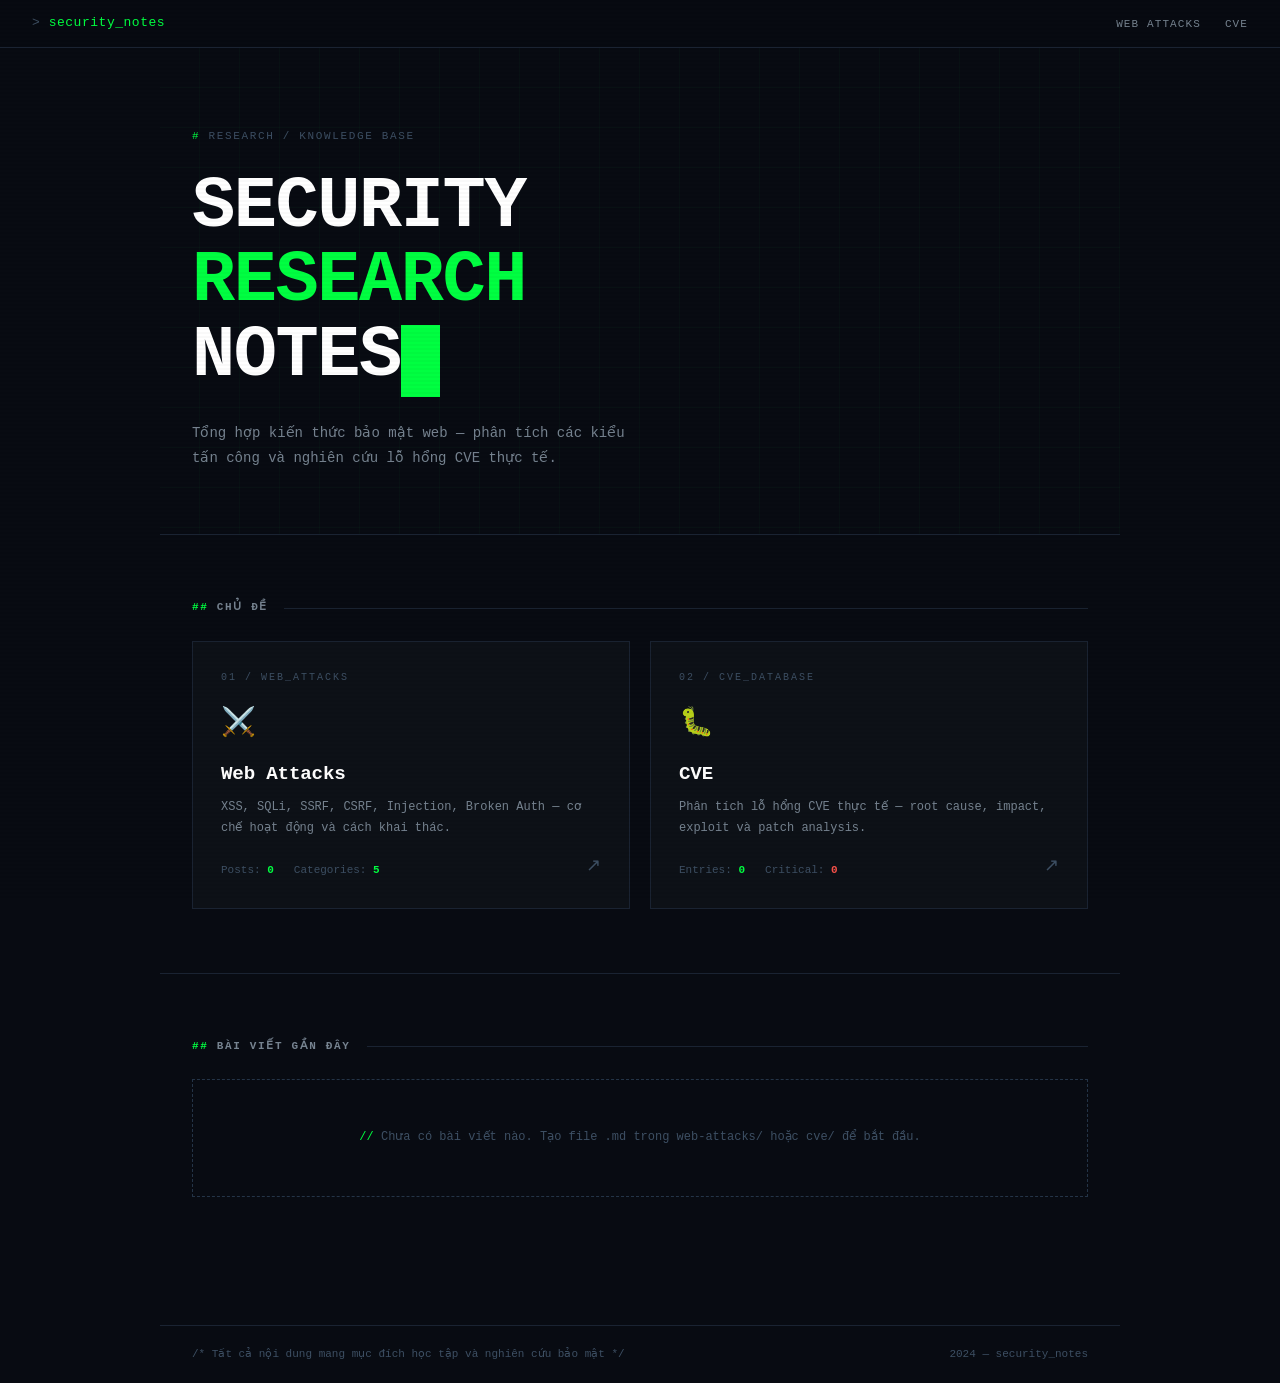
==== index.html @ fb8395ca "feat: add frontend design with terminal hacker theme - index.html: hero section, topic cards (Web At" ====
<!DOCTYPE html>
<html lang="vi">
<head>
  <meta charset="UTF-8">
  <meta name="viewport" content="width=device-width, initial-scale=1.0">
  <title>Security Notes</title>
  <link rel="stylesheet" href="assets/style.css">
  <style>
    .hero {
      padding: 5rem var(--px) 4rem;
      max-width: var(--max-w);
      margin: 0 auto;
      border-bottom: 1px solid var(--border);
      background-image:
        linear-gradient(rgba(0,255,65,.025) 1px, transparent 1px),
        linear-gradient(90deg, rgba(0,255,65,.025) 1px, transparent 1px);
      background-size: 40px 40px;
      background-position: -1px -1px;
    }
    .hero-label {
      font-size: 11px; letter-spacing: .15em; text-transform: uppercase;
      color: var(--dim); margin-bottom: 1.5rem;
    }
    .hero-label::before { content: '# '; color: var(--accent); }
    .hero-title {
      font-size: clamp(2.5rem, 6vw, 4.5rem);
      line-height: 1.04; letter-spacing: -.02em;
      color: #fff; margin-bottom: 1.5rem; font-weight: 700;
    }
    .hero-title .hi { color: var(--accent); }
    .hero-desc { color: var(--muted); font-size: 14px; max-width: 460px; line-height: 1.75; }

    .topics-section { padding: 4rem var(--px); max-width: var(--max-w); margin: 0 auto; border-bottom: 1px solid var(--border); }
    .topic-card { text-decoration: none !important; color: inherit; display: block; }
    .topic-id { font-size: 10px; letter-spacing: .2em; text-transform: uppercase; color: var(--dim); margin-bottom: 1rem; }
    .topic-icon { font-size: 1.75rem; margin-bottom: .75rem; display: block; }
    .topic-name { font-size: 1.2rem; font-weight: 700; color: #fff; letter-spacing: -.01em; margin-bottom: .5rem; }
    .topic-desc { font-size: 12px; color: var(--muted); line-height: 1.7; margin-bottom: 1.5rem; }
    .topic-meta { display: flex; gap: 1.25rem; font-size: 11px; color: var(--dim); }
    .topic-meta strong { color: var(--accent); }
    .topic-arrow {
      position: absolute; bottom: 1.75rem; right: 1.75rem;
      font-size: 1.1rem; color: var(--dim);
      transition: color 180ms, transform 180ms;
    }
    .card:hover .topic-arrow { color: var(--accent); transform: translate(3px, -3px); }

    .recent-section { padding: 4rem var(--px); max-width: var(--max-w); margin: 0 auto; }
  </style>
</head>
<body>

<nav class="nav">
  <a href="index.html" class="nav-brand">security_notes</a>
  <ul class="nav-links">
    <li><a href="web-attacks/index.html">Web Attacks</a></li>
    <li><a href="cve/index.html">CVE</a></li>
  </ul>
</nav>

<section class="hero">
  <p class="hero-label">Research / Knowledge Base</p>
  <h1 class="hero-title">
    SECURITY<br>
    <span class="hi">RESEARCH</span><br>
    NOTES<span class="cursor"></span>
  </h1>
  <p class="hero-desc">
    Tổng hợp kiến thức bảo mật web — phân tích các kiểu tấn công
    và nghiên cứu lỗ hổng CVE thực tế.
  </p>
</section>

<section class="topics-section">
  <div class="sec-hd">
    <h2>Chủ đề</h2>
    <div class="sec-line"></div>
  </div>
  <div class="grid-2">
    <a class="card topic-card" href="web-attacks/index.html">
      <div class="topic-id">01 / WEB_ATTACKS</div>
      <span class="topic-icon">⚔️</span>
      <div class="topic-name">Web Attacks</div>
      <p class="topic-desc">
        XSS, SQLi, SSRF, CSRF, Injection, Broken Auth
        — cơ chế hoạt động và cách khai thác.
      </p>
      <div class="topic-meta">
        <div>Posts: <strong>0</strong></div>
        <div>Categories: <strong>5</strong></div>
      </div>
      <span class="topic-arrow">↗</span>
    </a>

    <a class="card topic-card" href="cve/index.html">
      <div class="topic-id">02 / CVE_DATABASE</div>
      <span class="topic-icon">🐛</span>
      <div class="topic-name">CVE</div>
      <p class="topic-desc">
        Phân tích lỗ hổng CVE thực tế — root cause,
        impact, exploit và patch analysis.
      </p>
      <div class="topic-meta">
        <div>Entries: <strong>0</strong></div>
        <div>Critical: <strong style="color:var(--red)">0</strong></div>
      </div>
      <span class="topic-arrow">↗</span>
    </a>
  </div>
</section>

<section class="recent-section">
  <div class="sec-hd">
    <h2>Bài viết gần đây</h2>
    <div class="sec-line"></div>
  </div>
  <div class="empty">
    <p>Chưa có bài viết nào. Tạo file .md trong web-attacks/ hoặc cve/ để bắt đầu.</p>
  </div>
</section>

<footer class="footer">
  <span class="footer-note">Tất cả nội dung mang mục đích học tập và nghiên cứu bảo mật</span>
  <span>2024 — security_notes</span>
</footer>

</body>
</html>
---- assets/style.css ----
*, *::before, *::after { box-sizing: border-box; margin: 0; padding: 0; }

:root {
  --bg:         #080b12;
  --surface:    #0d1117;
  --surface-2:  #111820;
  --border:     #1a2332;
  --border-2:   #243447;

  --text:       #cdd9e5;
  --muted:      #768390;
  --dim:        #3d4f63;

  --accent:     #00ff41;
  --accent-bg:  rgba(0, 255, 65, 0.06);
  --accent-glow: rgba(0, 255, 65, 0.16);

  --red:        #f85149;
  --orange:     #f0883e;
  --yellow:     #d29922;
  --blue:       #58a6ff;

  --mono: 'Courier New', Consolas, 'Lucida Console', monospace;
  --sans: system-ui, -apple-system, 'Segoe UI', sans-serif;
  --max-w: 960px;
  --px: 2rem;
}

html { scroll-behavior: smooth; -webkit-text-size-adjust: 100%; }

body {
  background: var(--bg);
  color: var(--text);
  font-family: var(--mono);
  font-size: 14px;
  line-height: 1.6;
  min-height: 100vh;
}

body::after {
  content: '';
  position: fixed;
  inset: 0;
  background: repeating-linear-gradient(0deg, transparent, transparent 2px, rgba(0,0,0,.025) 2px, rgba(0,0,0,.025) 4px);
  pointer-events: none;
  z-index: 9999;
}

a { color: var(--accent); text-decoration: none; }
a:hover { text-decoration: underline; }

/* ── cursor ── */
.cursor {
  display: inline-block;
  width: .55em; height: 1em;
  background: var(--accent);
  vertical-align: text-bottom;
  animation: blink 1s step-end infinite;
}
@keyframes blink { 0%,100%{opacity:1} 50%{opacity:0} }

/* ── nav ── */
.nav {
  position: sticky; top: 0; z-index: 100;
  height: 48px;
  background: rgba(8,11,18,.92);
  backdrop-filter: blur(12px);
  border-bottom: 1px solid var(--border);
  padding: 0 var(--px);
  display: flex; align-items: center; justify-content: space-between; gap: 1rem;
}
.nav-brand { color: var(--accent) !important; font-size: 13px; letter-spacing: .04em; white-space: nowrap; }
.nav-brand::before { content: '> '; color: var(--dim); }
.nav-links { display: flex; gap: 1.5rem; list-style: none; }
.nav-links a { color: var(--muted) !important; font-size: 11px; letter-spacing: .1em; text-transform: uppercase; transition: color 150ms; }
.nav-links a:hover, .nav-links a.active { color: var(--accent) !important; text-decoration: none; }

/* ── breadcrumb ── */
.breadcrumb {
  padding: .875rem var(--px);
  max-width: var(--max-w); margin: 0 auto;
  font-size: 12px; color: var(--dim);
  border-bottom: 1px solid var(--border);
}
.breadcrumb a { color: var(--muted) !important; transition: color 150ms; }
.breadcrumb a:hover { color: var(--accent) !important; text-decoration: none; }
.breadcrumb .sep { margin: 0 .4rem; }

/* ── section header ── */
.sec-hd { display: flex; align-items: center; gap: 1rem; margin-bottom: 1.5rem; }
.sec-hd h2 { font-size: 11px; letter-spacing: .15em; text-transform: uppercase; color: var(--muted); white-space: nowrap; }
.sec-hd h2::before { content: '## '; color: var(--accent); }
.sec-line { flex: 1; height: 1px; background: var(--border); }

/* ── badge ── */
.badge {
  display: inline-block; padding: 1px 6px;
  font-size: 10px; letter-spacing: .1em; text-transform: uppercase;
  border: 1px solid; border-radius: 2px; font-family: var(--mono);
  white-space: nowrap;
}
.badge-critical { color: var(--red);    border-color: var(--red);    background: rgba(248,81,73,.1); }
.badge-high     { color: var(--orange); border-color: var(--orange); background: rgba(240,136,62,.1); }
.badge-medium   { color: var(--yellow); border-color: var(--yellow); background: rgba(210,153,34,.1); }
.badge-low      { color: var(--blue);   border-color: var(--blue);   background: rgba(88,166,255,.1); }
.badge-info     { color: var(--muted);  border-color: var(--border-2); }

/* ── card ── */
.card {
  border: 1px solid var(--border);
  background: var(--surface);
  padding: 1.75rem;
  position: relative;
  overflow: hidden;
  transition: border-color 180ms, box-shadow 180ms, background 180ms;
}
.card::after {
  content: ''; position: absolute; inset: 0;
  background: var(--accent-bg); opacity: 0;
  transition: opacity 180ms; pointer-events: none;
}
.card:hover { border-color: rgba(0,255,65,.55); box-shadow: 0 0 28px var(--accent-glow); background: var(--surface-2); }
.card:hover::after { opacity: 1; }

/* ── table ── */
.tbl { width: 100%; border-collapse: collapse; font-size: 13px; }
.tbl th { text-align: left; font-size: 10px; letter-spacing: .15em; text-transform: uppercase; color: var(--dim); padding: .5rem 1rem; border-bottom: 1px solid var(--border); white-space: nowrap; }
.tbl td { padding: .75rem 1rem; border-bottom: 1px solid var(--border); color: var(--muted); vertical-align: middle; }
.tbl td:first-child { color: var(--text); }
.tbl tr:last-child td { border-bottom: none; }
.tbl tr:hover td { background: var(--surface-2); }

/* ── empty state ── */
.empty { border: 1px dashed var(--border-2); padding: 3rem 2rem; text-align: center; color: var(--dim); font-size: 12px; }
.empty p::before { content: '// '; color: var(--accent); }

/* ── category tabs ── */
.tabs { display: flex; gap: .5rem; flex-wrap: wrap; margin-bottom: 1.5rem; }
.tab {
  padding: .3rem .85rem; font-size: 11px; letter-spacing: .08em; text-transform: uppercase;
  border: 1px solid var(--border-2); color: var(--muted); cursor: pointer;
  transition: border-color 150ms, color 150ms; background: none; font-family: var(--mono);
}
.tab:hover, .tab.active { border-color: var(--accent); color: var(--accent); }

/* ── footer ── */
.footer {
  border-top: 1px solid var(--border);
  padding: 1.25rem var(--px);
  max-width: var(--max-w); margin: 4rem auto 0;
  display: flex; justify-content: space-between; align-items: center;
  font-size: 11px; color: var(--dim); flex-wrap: wrap; gap: .5rem;
}
.footer-note::before { content: '/* '; }
.footer-note::after  { content: ' */'; }

/* ── layout helpers ── */
.wrap { max-width: var(--max-w); margin: 0 auto; padding: 0 var(--px); }
.grid-2 { display: grid; grid-template-columns: 1fr 1fr; gap: 1.25rem; }
@media (max-width: 640px) { .grid-2 { grid-template-columns: 1fr; } .nav-links { display: none; } }
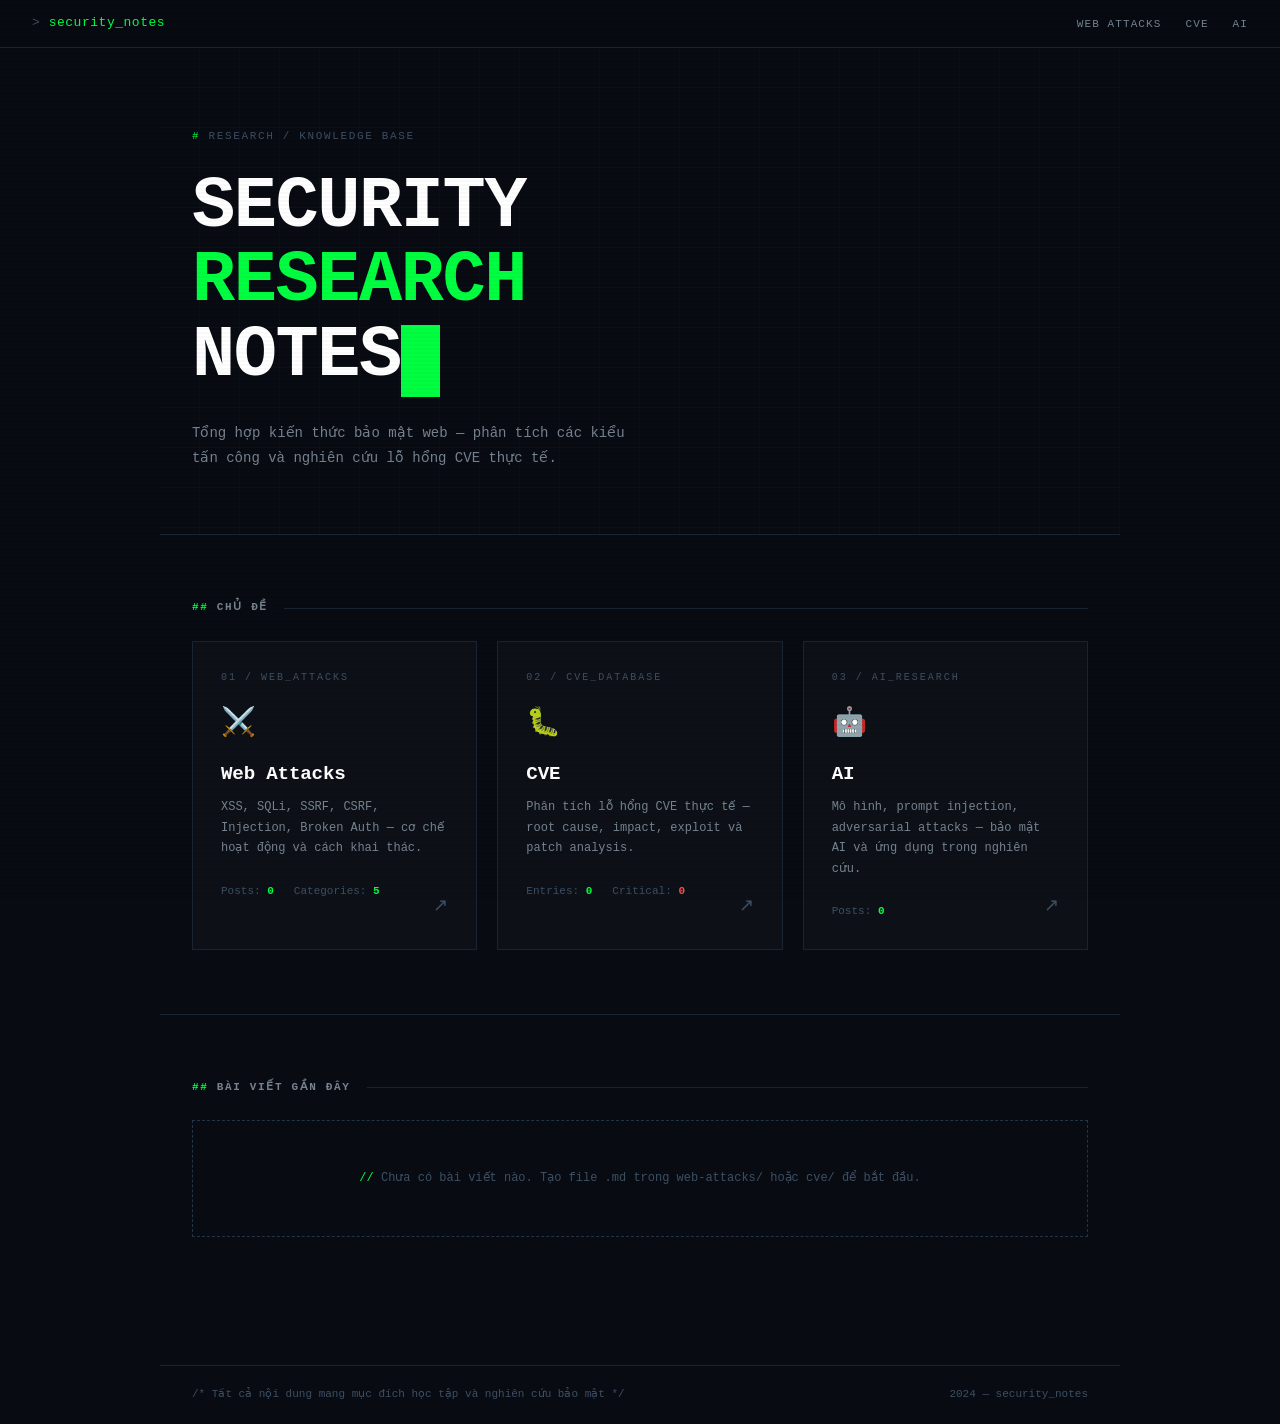
==== commit fd5ed393: "feat: thêm mảng AI — tạo ai/index.html, ai/README.md, cập nhật trang chủ và nav" ====
--- a/index.html
+++ b/index.html
@@ -55,6 +55,7 @@
   <ul class="nav-links">
     <li><a href="web-attacks/index.html">Web Attacks</a></li>
     <li><a href="cve/index.html">CVE</a></li>
+    <li><a href="ai/index.html">AI</a></li>
   </ul>
 </nav>
 
@@ -76,7 +77,7 @@
     <h2>Chủ đề</h2>
     <div class="sec-line"></div>
   </div>
-  <div class="grid-2">
+  <div class="grid-3">
     <a class="card topic-card" href="web-attacks/index.html">
       <div class="topic-id">01 / WEB_ATTACKS</div>
       <span class="topic-icon">⚔️</span>
@@ -106,6 +107,20 @@
       </div>
       <span class="topic-arrow">↗</span>
     </a>
+
+    <a class="card topic-card" href="ai/index.html">
+      <div class="topic-id">03 / AI_RESEARCH</div>
+      <span class="topic-icon">🤖</span>
+      <div class="topic-name">AI</div>
+      <p class="topic-desc">
+        Mô hình, prompt injection, adversarial attacks
+        — bảo mật AI và ứng dụng trong nghiên cứu.
+      </p>
+      <div class="topic-meta">
+        <div>Posts: <strong>0</strong></div>
+      </div>
+      <span class="topic-arrow">↗</span>
+    </a>
   </div>
 </section>
 
--- a/assets/style.css
+++ b/assets/style.css
@@ -157,4 +157,6 @@
 /* ── layout helpers ── */
 .wrap { max-width: var(--max-w); margin: 0 auto; padding: 0 var(--px); }
 .grid-2 { display: grid; grid-template-columns: 1fr 1fr; gap: 1.25rem; }
-@media (max-width: 640px) { .grid-2 { grid-template-columns: 1fr; } .nav-links { display: none; } }
+.grid-3 { display: grid; grid-template-columns: 1fr 1fr 1fr; gap: 1.25rem; }
+@media (max-width: 900px) { .grid-3 { grid-template-columns: 1fr 1fr; } }
+@media (max-width: 640px) { .grid-2, .grid-3 { grid-template-columns: 1fr; } .nav-links { display: none; } }
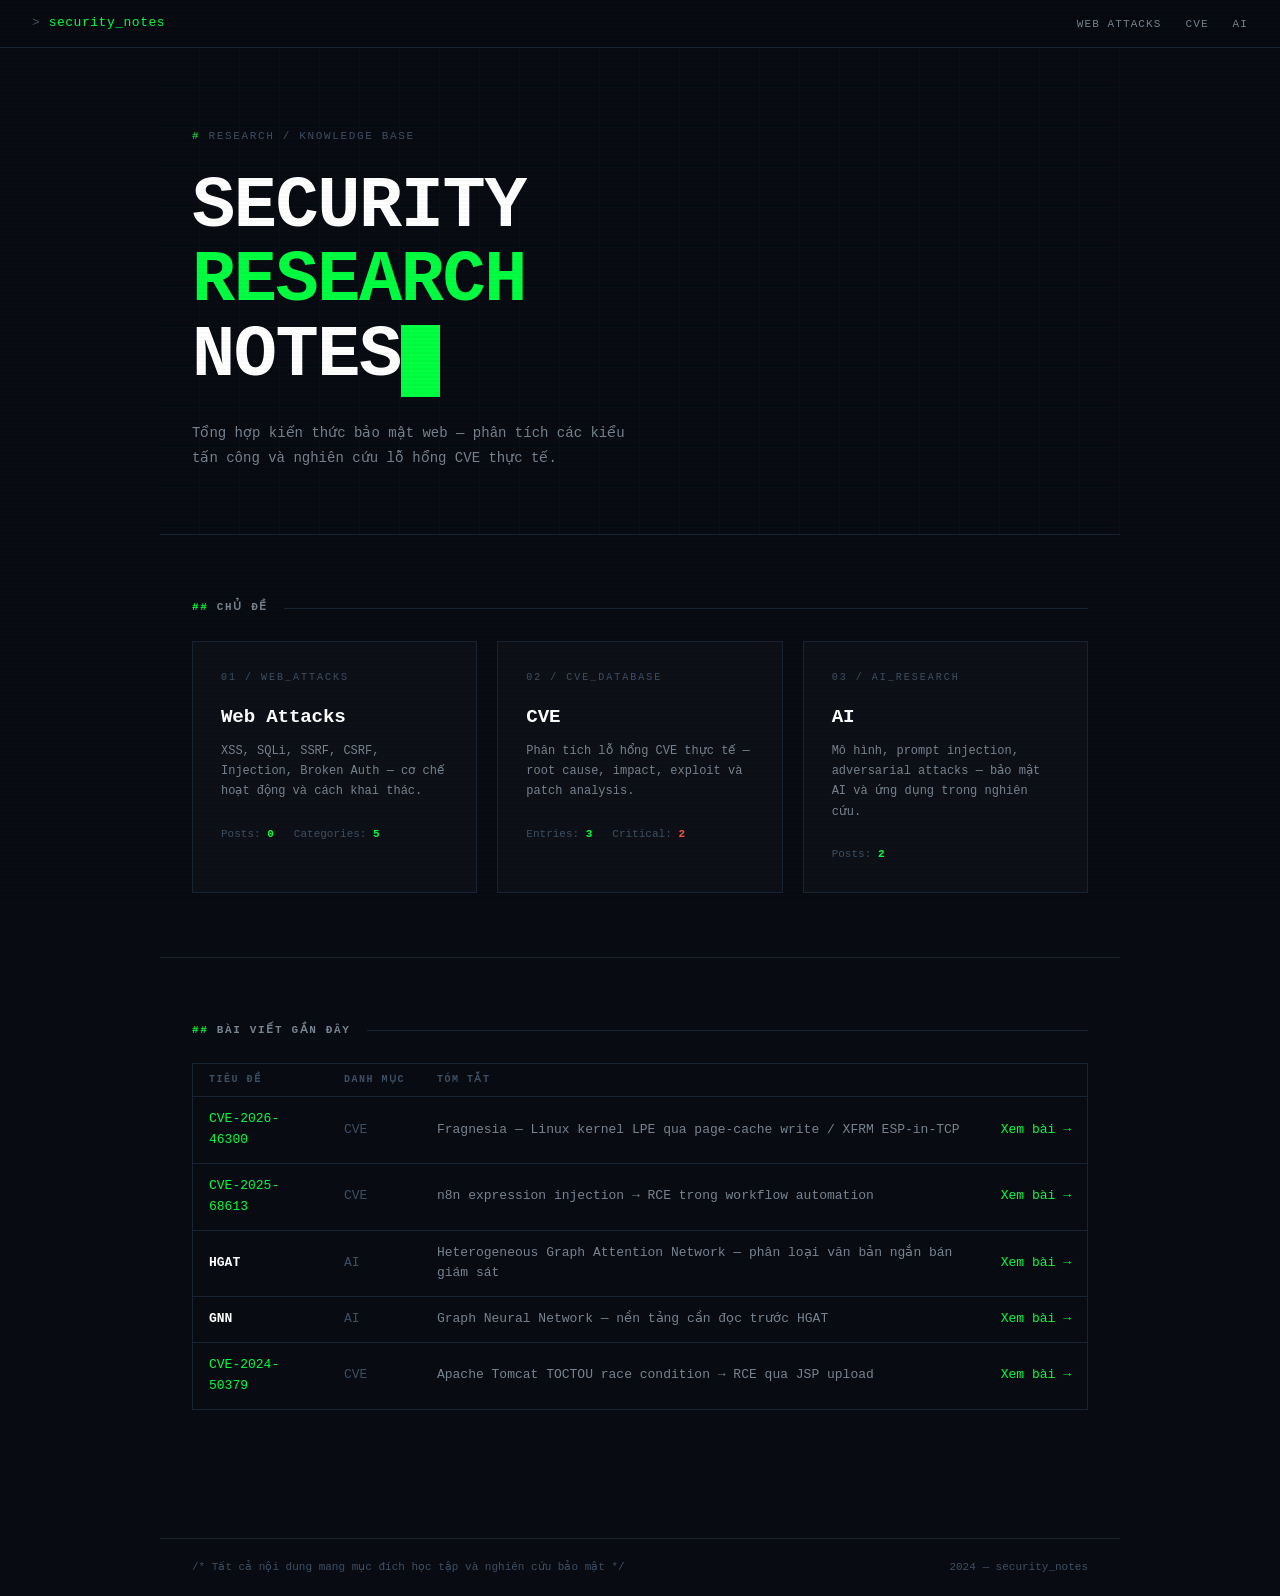
==== commit 6e419bb8: "refactor: xóa emoji/badge, sửa văn phong, cập nhật điều hướng - Bỏ hết emoji (⚔️🐛🤖) và badge màu khỏ" ====
--- a/index.html
+++ b/index.html
@@ -33,17 +33,10 @@
     .topics-section { padding: 4rem var(--px); max-width: var(--max-w); margin: 0 auto; border-bottom: 1px solid var(--border); }
     .topic-card { text-decoration: none !important; color: inherit; display: block; }
     .topic-id { font-size: 10px; letter-spacing: .2em; text-transform: uppercase; color: var(--dim); margin-bottom: 1rem; }
-    .topic-icon { font-size: 1.75rem; margin-bottom: .75rem; display: block; }
     .topic-name { font-size: 1.2rem; font-weight: 700; color: #fff; letter-spacing: -.01em; margin-bottom: .5rem; }
     .topic-desc { font-size: 12px; color: var(--muted); line-height: 1.7; margin-bottom: 1.5rem; }
     .topic-meta { display: flex; gap: 1.25rem; font-size: 11px; color: var(--dim); }
     .topic-meta strong { color: var(--accent); }
-    .topic-arrow {
-      position: absolute; bottom: 1.75rem; right: 1.75rem;
-      font-size: 1.1rem; color: var(--dim);
-      transition: color 180ms, transform 180ms;
-    }
-    .card:hover .topic-arrow { color: var(--accent); transform: translate(3px, -3px); }
 
     .recent-section { padding: 4rem var(--px); max-width: var(--max-w); margin: 0 auto; }
   </style>
@@ -80,7 +73,6 @@
   <div class="grid-3">
     <a class="card topic-card" href="web-attacks/index.html">
       <div class="topic-id">01 / WEB_ATTACKS</div>
-      <span class="topic-icon">⚔️</span>
       <div class="topic-name">Web Attacks</div>
       <p class="topic-desc">
         XSS, SQLi, SSRF, CSRF, Injection, Broken Auth
@@ -90,36 +82,31 @@
         <div>Posts: <strong>0</strong></div>
         <div>Categories: <strong>5</strong></div>
       </div>
-      <span class="topic-arrow">↗</span>
     </a>
 
     <a class="card topic-card" href="cve/index.html">
       <div class="topic-id">02 / CVE_DATABASE</div>
-      <span class="topic-icon">🐛</span>
       <div class="topic-name">CVE</div>
       <p class="topic-desc">
         Phân tích lỗ hổng CVE thực tế — root cause,
         impact, exploit và patch analysis.
       </p>
       <div class="topic-meta">
-        <div>Entries: <strong>0</strong></div>
-        <div>Critical: <strong style="color:var(--red)">0</strong></div>
+        <div>Entries: <strong>3</strong></div>
+        <div>Critical: <strong style="color:var(--red)">2</strong></div>
       </div>
-      <span class="topic-arrow">↗</span>
     </a>
 
     <a class="card topic-card" href="ai/index.html">
       <div class="topic-id">03 / AI_RESEARCH</div>
-      <span class="topic-icon">🤖</span>
       <div class="topic-name">AI</div>
       <p class="topic-desc">
         Mô hình, prompt injection, adversarial attacks
         — bảo mật AI và ứng dụng trong nghiên cứu.
       </p>
       <div class="topic-meta">
-        <div>Posts: <strong>0</strong></div>
+        <div>Posts: <strong>2</strong></div>
       </div>
-      <span class="topic-arrow">↗</span>
     </a>
   </div>
 </section>
@@ -129,8 +116,49 @@
     <h2>Bài viết gần đây</h2>
     <div class="sec-line"></div>
   </div>
-  <div class="empty">
-    <p>Chưa có bài viết nào. Tạo file .md trong web-attacks/ hoặc cve/ để bắt đầu.</p>
+  <div style="border: 1px solid var(--border);">
+    <table class="tbl">
+      <thead>
+        <tr>
+          <th>Tiêu đề</th>
+          <th>Danh mục</th>
+          <th>Tóm tắt</th>
+          <th></th>
+        </tr>
+      </thead>
+      <tbody>
+        <tr>
+          <td style="font-family:var(--mono); color:var(--accent);">CVE-2026-46300</td>
+          <td style="color:var(--dim);">CVE</td>
+          <td>Fragnesia — Linux kernel LPE qua page-cache write / XFRM ESP-in-TCP</td>
+          <td><a href="cve/CVE-2026-46300/README.md" style="color:var(--accent); white-space:nowrap;">Xem bài →</a></td>
+        </tr>
+        <tr>
+          <td style="font-family:var(--mono); color:var(--accent);">CVE-2025-68613</td>
+          <td style="color:var(--dim);">CVE</td>
+          <td>n8n expression injection → RCE trong workflow automation</td>
+          <td><a href="cve/CVE-2025-68613/README.md" style="color:var(--accent); white-space:nowrap;">Xem bài →</a></td>
+        </tr>
+        <tr>
+          <td style="color:#fff; font-weight:600;">HGAT</td>
+          <td style="color:var(--dim);">AI</td>
+          <td>Heterogeneous Graph Attention Network — phân loại văn bản ngắn bán giám sát</td>
+          <td><a href="ai/HGAT/README.md" style="color:var(--accent); white-space:nowrap;">Xem bài →</a></td>
+        </tr>
+        <tr>
+          <td style="color:#fff; font-weight:600;">GNN</td>
+          <td style="color:var(--dim);">AI</td>
+          <td>Graph Neural Network — nền tảng cần đọc trước HGAT</td>
+          <td><a href="ai/GNN/README.md" style="color:var(--accent); white-space:nowrap;">Xem bài →</a></td>
+        </tr>
+        <tr>
+          <td style="font-family:var(--mono); color:var(--accent);">CVE-2024-50379</td>
+          <td style="color:var(--dim);">CVE</td>
+          <td>Apache Tomcat TOCTOU race condition → RCE qua JSP upload</td>
+          <td><a href="cve/CVE-2024-50379/README.md" style="color:var(--accent); white-space:nowrap;">Xem bài →</a></td>
+        </tr>
+      </tbody>
+    </table>
   </div>
 </section>
 
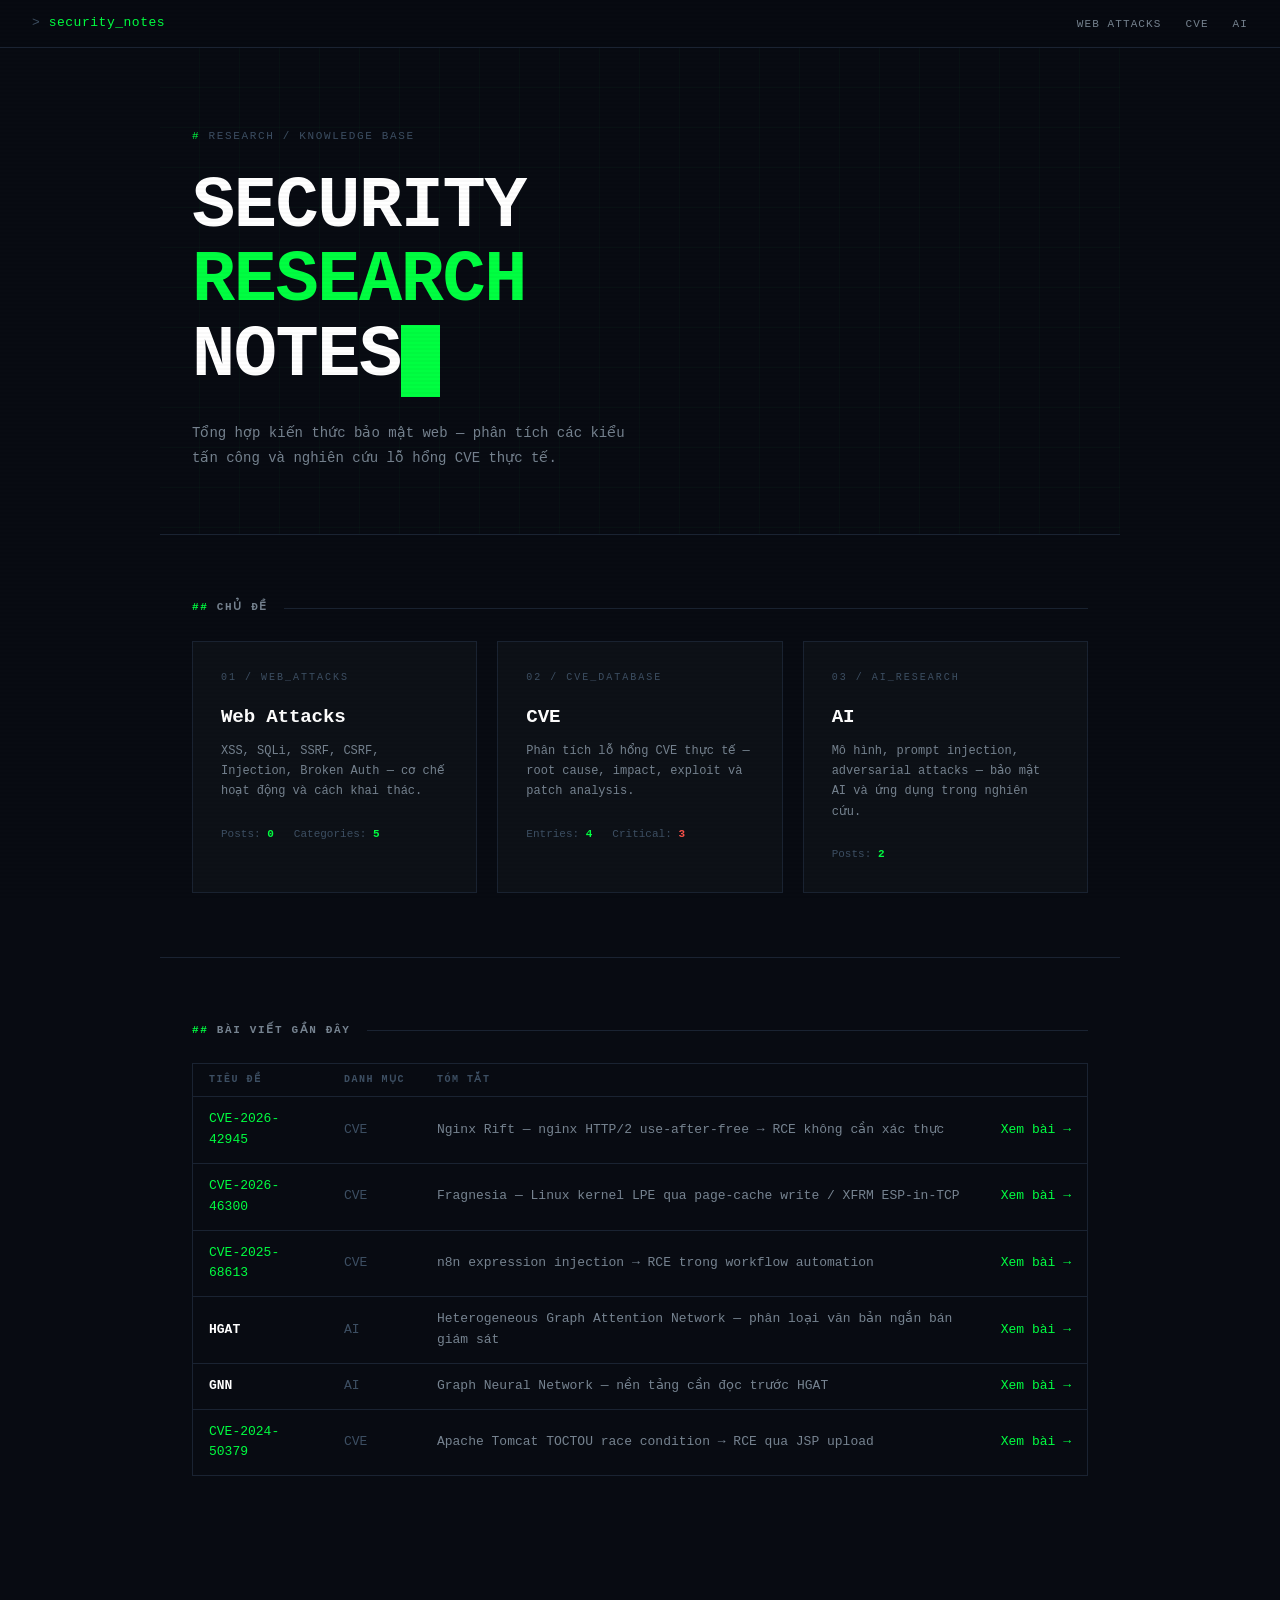
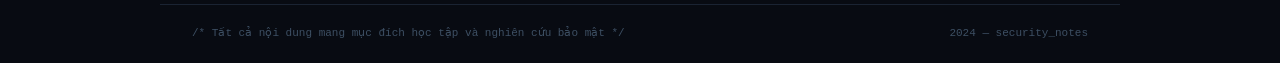
==== commit a43c50a4: "feat: thêm bài CVE-2026-42945 Nginx Rift nginx HTTP/2 use-after-free qua state machine desync (CVSS " ====
--- a/index.html
+++ b/index.html
@@ -92,8 +92,8 @@
         impact, exploit và patch analysis.
       </p>
       <div class="topic-meta">
-        <div>Entries: <strong>3</strong></div>
-        <div>Critical: <strong style="color:var(--red)">2</strong></div>
+        <div>Entries: <strong>4</strong></div>
+        <div>Critical: <strong style="color:var(--red)">3</strong></div>
       </div>
     </a>
 
@@ -127,6 +127,12 @@
         </tr>
       </thead>
       <tbody>
+        <tr>
+          <td style="font-family:var(--mono); color:var(--accent);">CVE-2026-42945</td>
+          <td style="color:var(--dim);">CVE</td>
+          <td>Nginx Rift — nginx HTTP/2 use-after-free → RCE không cần xác thực</td>
+          <td><a href="cve/CVE-2026-42945/README.md" style="color:var(--accent); white-space:nowrap;">Xem bài →</a></td>
+        </tr>
         <tr>
           <td style="font-family:var(--mono); color:var(--accent);">CVE-2026-46300</td>
           <td style="color:var(--dim);">CVE</td>
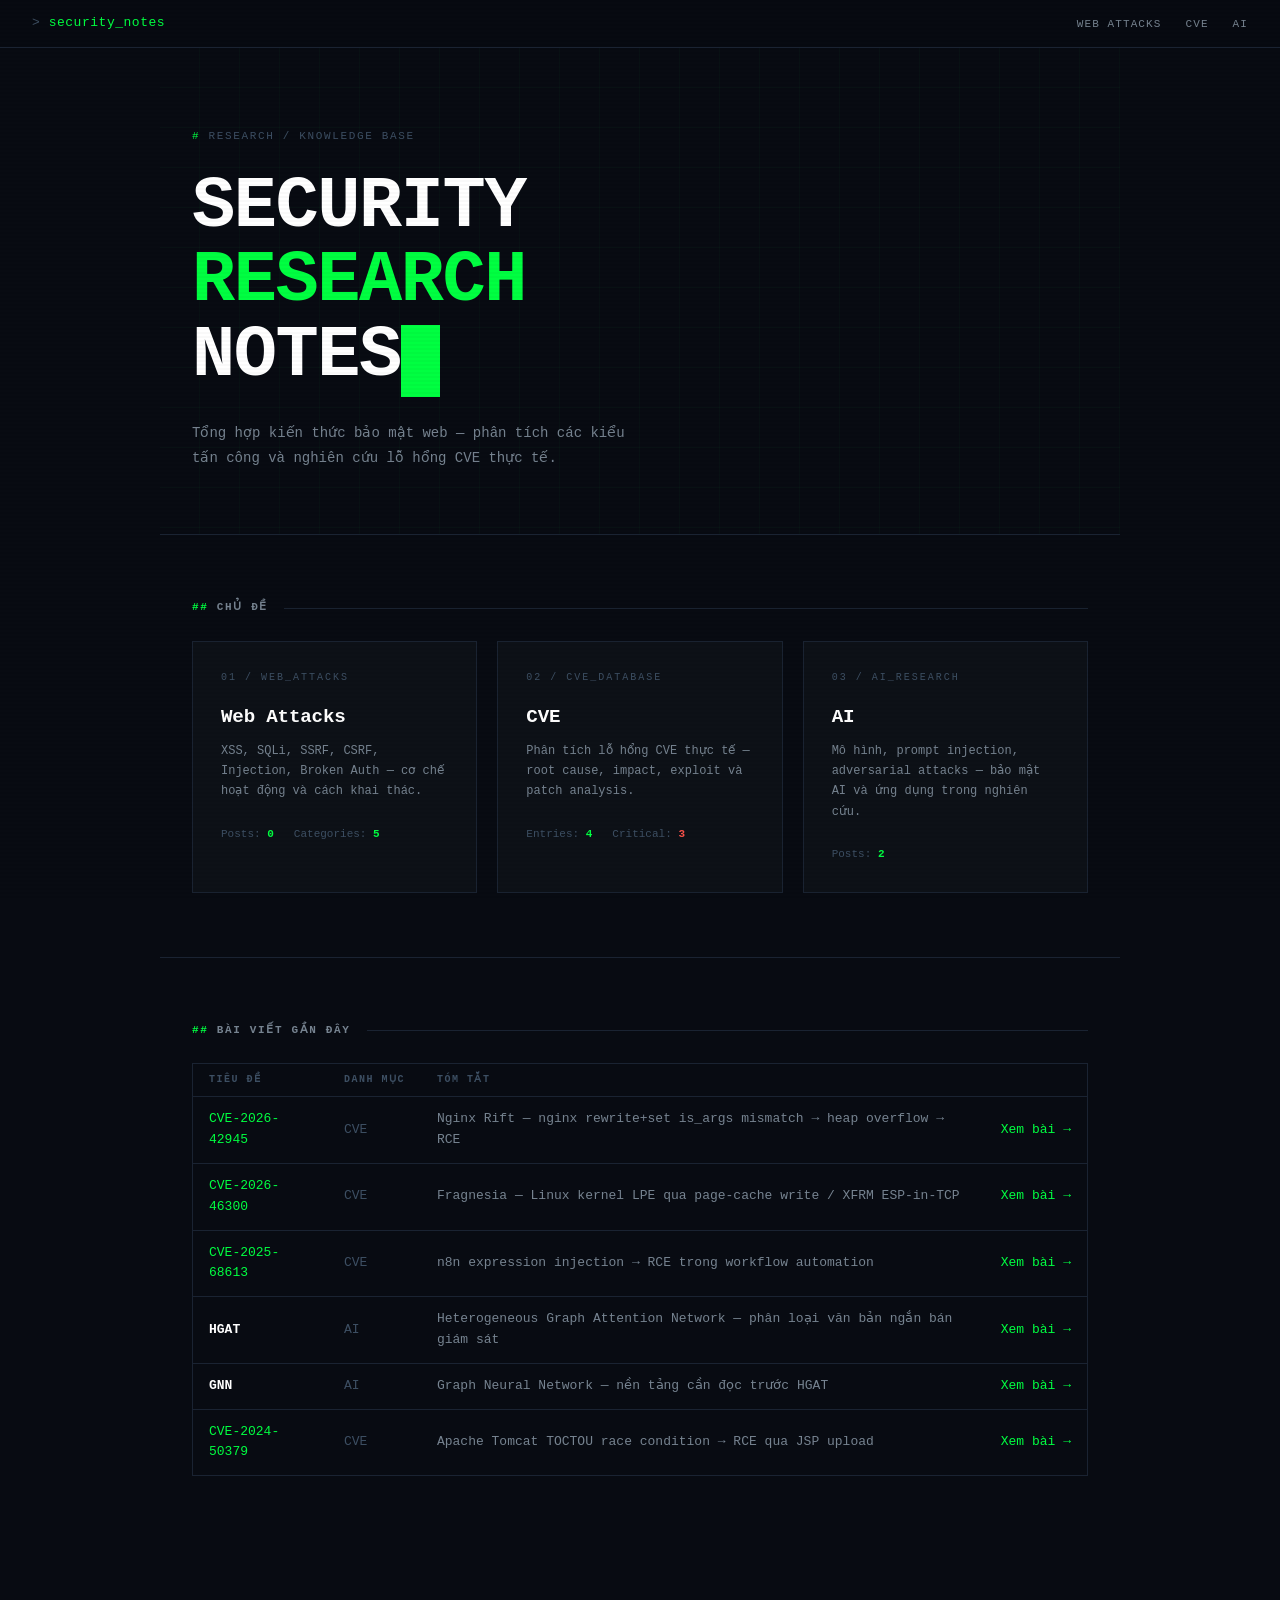
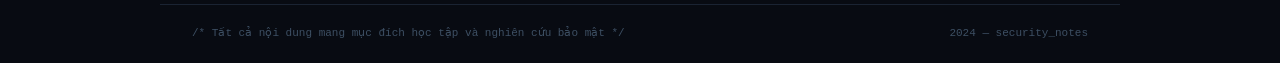
==== commit 2933d970: "fix(CVE-2026-42945): rewrite root cause as is_args flag mismatch, insert image reference" ====
--- a/index.html
+++ b/index.html
@@ -130,7 +130,7 @@
         <tr>
           <td style="font-family:var(--mono); color:var(--accent);">CVE-2026-42945</td>
           <td style="color:var(--dim);">CVE</td>
-          <td>Nginx Rift — nginx HTTP/2 use-after-free → RCE không cần xác thực</td>
+          <td>Nginx Rift — nginx rewrite+set is_args mismatch → heap overflow → RCE</td>
           <td><a href="cve/CVE-2026-42945/README.md" style="color:var(--accent); white-space:nowrap;">Xem bài →</a></td>
         </tr>
         <tr>
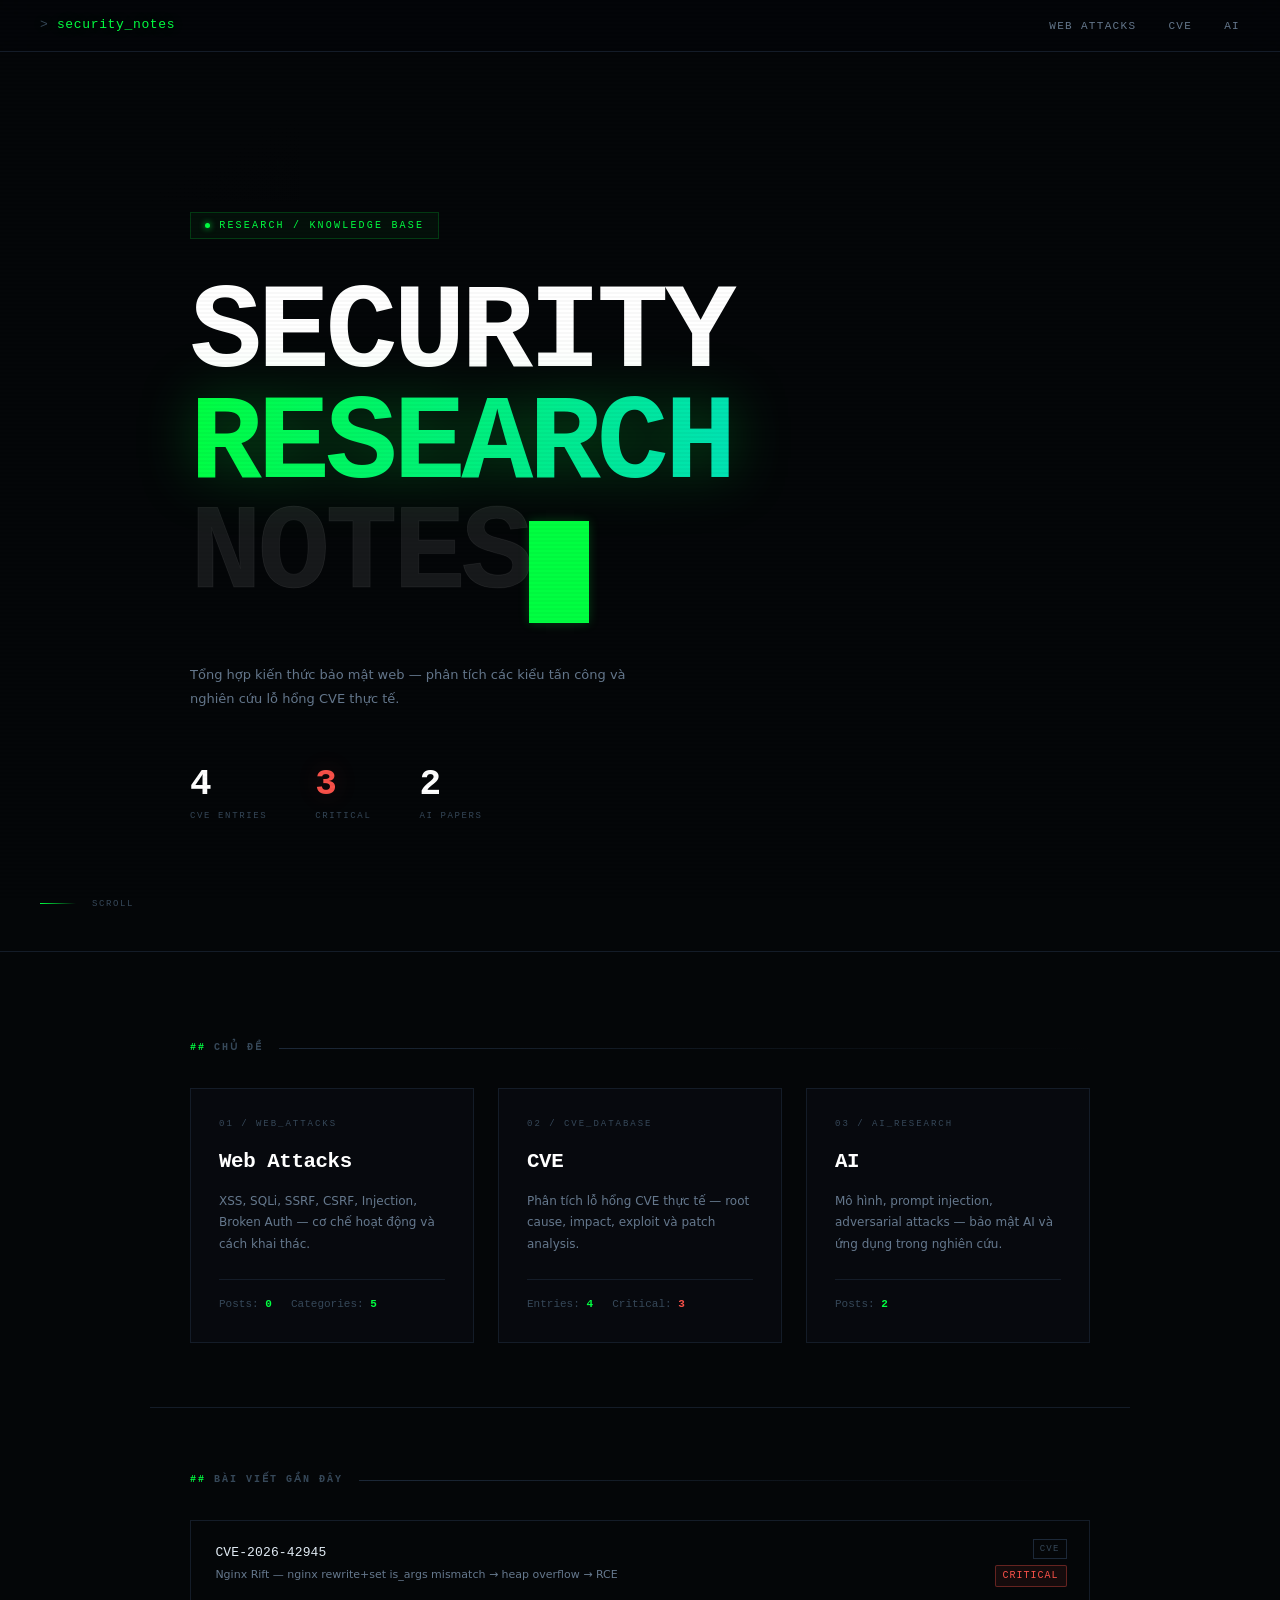
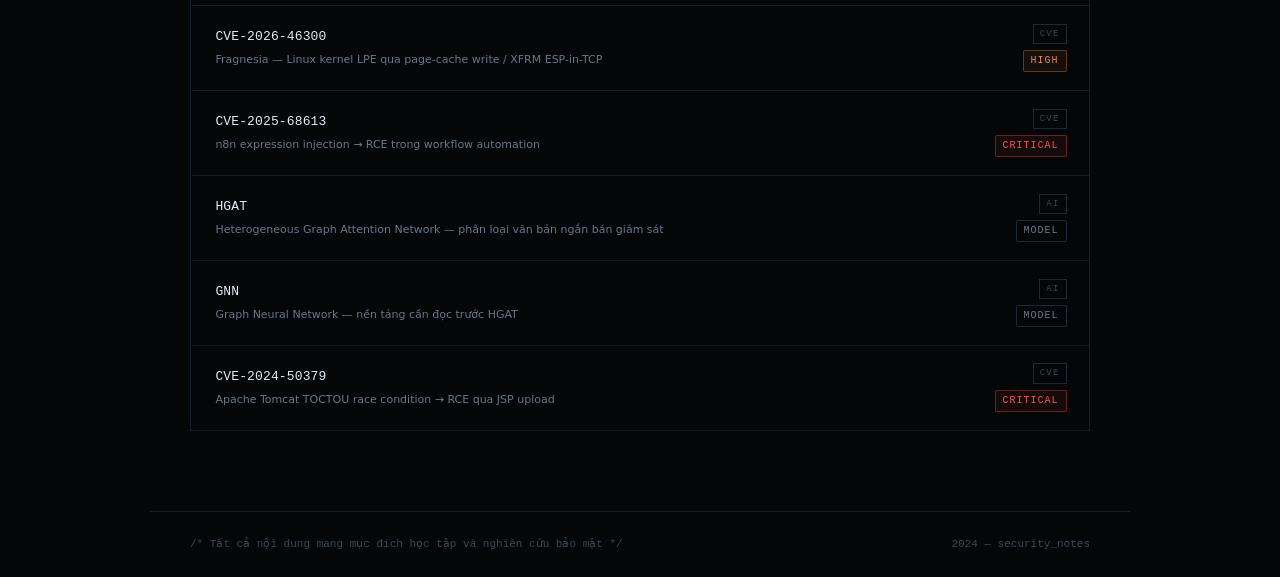
==== commit b192a8e0: "docs(web-attacks): cập nhật nội dung và định dạng tài liệu - Thay đổi liên kết điều hướng từ "← Về t" ====
--- a/index.html
+++ b/index.html
@@ -6,39 +6,251 @@
   <title>Security Notes</title>
   <link rel="stylesheet" href="assets/style.css">
   <style>
+    /* ── Hero ── */
     .hero {
-      padding: 5rem var(--px) 4rem;
+      position: relative;
+      min-height: 100vh;
+      display: flex;
+      flex-direction: column;
+      justify-content: center;
+      overflow: hidden;
+      border-bottom: 1px solid var(--border);
+    }
+
+    #matrix-canvas {
+      position: absolute;
+      inset: 0;
+      opacity: .13;
+      pointer-events: none;
+    }
+
+    /* Radial vignette over canvas */
+    .hero::before {
+      content: '';
+      position: absolute; inset: 0;
+      background: radial-gradient(ellipse at 60% 50%, transparent 30%, var(--bg) 75%);
+      z-index: 1;
+      pointer-events: none;
+    }
+
+    .hero-inner {
+      position: relative;
+      z-index: 2;
+      padding: 7rem var(--px) 5rem;
+      max-width: var(--max-w);
+      margin: 0 auto;
+      width: 100%;
+    }
+
+    .hero-tag {
+      display: inline-flex;
+      align-items: center;
+      gap: .6rem;
+      font-size: 10px;
+      letter-spacing: .22em;
+      text-transform: uppercase;
+      color: var(--accent);
+      margin-bottom: 2.5rem;
+      border: 1px solid rgba(0,255,65,.18);
+      padding: .3rem .85rem;
+      background: rgba(0,255,65,.04);
+    }
+    .hero-tag-dot {
+      width: 5px; height: 5px;
+      border-radius: 50%;
+      background: var(--accent);
+      animation: tag-pulse 2.4s ease-in-out infinite;
+      box-shadow: 0 0 6px var(--accent);
+    }
+    @keyframes tag-pulse {
+      0%,100% { opacity: 1; }
+      50%      { opacity: .35; }
+    }
+
+    .hero-title {
+      font-size: clamp(3.2rem, 10vw, 7.5rem);
+      font-weight: 900;
+      line-height: .92;
+      letter-spacing: -.035em;
+      margin-bottom: 2.5rem;
+    }
+    .hero-title .t1 { display: block; color: #fff; }
+    .hero-title .t2 {
+      display: block;
+      background: linear-gradient(100deg, var(--accent) 0%, var(--cyan) 100%);
+      -webkit-background-clip: text;
+      -webkit-text-fill-color: transparent;
+      background-clip: text;
+      filter: drop-shadow(0 0 28px rgba(0,255,65,.28));
+    }
+    .hero-title .t3 {
+      display: block;
+      color: rgba(255,255,255,.08);
+      -webkit-text-stroke: 1px rgba(255,255,255,.06);
+    }
+
+    .hero-desc {
+      color: var(--muted);
+      font-size: 13px;
+      max-width: 440px;
+      line-height: 1.85;
+      margin-bottom: 3.5rem;
+      font-family: var(--sans);
+    }
+
+    .hero-stats {
+      display: flex;
+      gap: 3rem;
+      flex-wrap: wrap;
+    }
+    .hero-stat-val {
+      font-size: 2.25rem;
+      font-weight: 800;
+      color: #fff;
+      line-height: 1;
+      font-family: var(--mono);
+      display: block;
+    }
+    .hero-stat-val.c { color: var(--red); text-shadow: 0 0 24px var(--red-glow); }
+    .hero-stat-label {
+      font-size: 9px;
+      letter-spacing: .18em;
+      text-transform: uppercase;
+      color: var(--dim);
+      margin-top: .35rem;
+      display: block;
+    }
+
+    .hero-scroll {
+      position: absolute;
+      bottom: 2.5rem; left: var(--px);
+      z-index: 2;
+      display: flex;
+      align-items: center;
+      gap: 1rem;
+      font-size: 9px;
+      letter-spacing: .18em;
+      text-transform: uppercase;
+      color: var(--dim);
+    }
+    .hero-scroll-bar {
+      width: 36px; height: 1px;
+      background: linear-gradient(90deg, var(--accent), transparent);
+      animation: scroll-slide 2.2s ease-in-out infinite;
+    }
+    @keyframes scroll-slide {
+      0%,100% { opacity: .4; transform: scaleX(1); }
+      50%      { opacity: 1;  transform: scaleX(1.4); transform-origin: left; }
+    }
+
+    /* ── Topics section ── */
+    .topics-section {
+      padding: 5.5rem var(--px) 4rem;
       max-width: var(--max-w);
       margin: 0 auto;
       border-bottom: 1px solid var(--border);
-      background-image:
-        linear-gradient(rgba(0,255,65,.025) 1px, transparent 1px),
-        linear-gradient(90deg, rgba(0,255,65,.025) 1px, transparent 1px);
-      background-size: 40px 40px;
-      background-position: -1px -1px;
-    }
-    .hero-label {
-      font-size: 11px; letter-spacing: .15em; text-transform: uppercase;
-      color: var(--dim); margin-bottom: 1.5rem;
-    }
-    .hero-label::before { content: '# '; color: var(--accent); }
-    .hero-title {
-      font-size: clamp(2.5rem, 6vw, 4.5rem);
-      line-height: 1.04; letter-spacing: -.02em;
-      color: #fff; margin-bottom: 1.5rem; font-weight: 700;
-    }
-    .hero-title .hi { color: var(--accent); }
-    .hero-desc { color: var(--muted); font-size: 14px; max-width: 460px; line-height: 1.75; }
-
-    .topics-section { padding: 4rem var(--px); max-width: var(--max-w); margin: 0 auto; border-bottom: 1px solid var(--border); }
-    .topic-card { text-decoration: none !important; color: inherit; display: block; }
-    .topic-id { font-size: 10px; letter-spacing: .2em; text-transform: uppercase; color: var(--dim); margin-bottom: 1rem; }
-    .topic-name { font-size: 1.2rem; font-weight: 700; color: #fff; letter-spacing: -.01em; margin-bottom: .5rem; }
-    .topic-desc { font-size: 12px; color: var(--muted); line-height: 1.7; margin-bottom: 1.5rem; }
-    .topic-meta { display: flex; gap: 1.25rem; font-size: 11px; color: var(--dim); }
-    .topic-meta strong { color: var(--accent); }
-
-    .recent-section { padding: 4rem var(--px); max-width: var(--max-w); margin: 0 auto; }
+    }
+
+    .topic-card {
+      text-decoration: none !important;
+      color: inherit;
+      display: flex;
+      flex-direction: column;
+    }
+
+    .topic-num {
+      font-size: 9px;
+      letter-spacing: .22em;
+      text-transform: uppercase;
+      color: var(--dim);
+      margin-bottom: .875rem;
+    }
+
+    .topic-name {
+      font-size: 1.3rem;
+      font-weight: 800;
+      color: #fff;
+      letter-spacing: -.02em;
+      margin-bottom: .75rem;
+      transition: color 220ms;
+    }
+    .topic-card:hover .topic-name { color: var(--accent); }
+
+    .topic-desc {
+      font-size: 12px;
+      color: var(--muted);
+      line-height: 1.8;
+      font-family: var(--sans);
+      flex: 1;
+      margin-bottom: 1.5rem;
+    }
+
+    .topic-footer {
+      display: flex;
+      justify-content: space-between;
+      align-items: center;
+      border-top: 1px solid var(--border);
+      padding-top: 1rem;
+      font-size: 11px;
+      color: var(--dim);
+    }
+    .topic-footer strong { color: var(--accent); }
+    .topic-footer-meta { display: flex; gap: 1.2rem; }
+
+    /* ── Recent posts ── */
+    .recent-section {
+      padding: 4rem var(--px) 5rem;
+      max-width: var(--max-w);
+      margin: 0 auto;
+    }
+
+    .post-list { border: 1px solid var(--border); }
+
+    .post-item {
+      display: grid;
+      grid-template-columns: 1fr auto;
+      align-items: center;
+      gap: 1.5rem;
+      padding: 1.1rem 1.4rem;
+      text-decoration: none;
+      transition: background 200ms, border-left-color 200ms;
+      border-left: 2px solid transparent;
+      position: relative;
+    }
+    .post-item + .post-item { border-top: 1px solid var(--border); }
+    .post-item:hover {
+      background: var(--surface-2);
+      border-left-color: var(--accent);
+    }
+
+    .post-title {
+      font-family: var(--mono);
+      font-size: 13px;
+      color: #e2ecf5;
+      margin-bottom: .2rem;
+      letter-spacing: .01em;
+    }
+    .post-summary {
+      font-size: 11px;
+      color: var(--muted);
+      font-family: var(--sans);
+      line-height: 1.55;
+    }
+
+    .post-right {
+      display: flex;
+      flex-direction: column;
+      align-items: flex-end;
+      gap: .4rem;
+    }
+    .post-cat {
+      font-size: 9px;
+      letter-spacing: .14em;
+      text-transform: uppercase;
+      color: var(--dim);
+      padding: 2px 6px;
+      border: 1px solid var(--border-2);
+    }
   </style>
 </head>
 <body>
@@ -53,16 +265,45 @@
 </nav>
 
 <section class="hero">
-  <p class="hero-label">Research / Knowledge Base</p>
-  <h1 class="hero-title">
-    SECURITY<br>
-    <span class="hi">RESEARCH</span><br>
-    NOTES<span class="cursor"></span>
-  </h1>
-  <p class="hero-desc">
-    Tổng hợp kiến thức bảo mật web — phân tích các kiểu tấn công
-    và nghiên cứu lỗ hổng CVE thực tế.
-  </p>
+  <canvas id="matrix-canvas"></canvas>
+
+  <div class="hero-inner">
+    <div class="hero-tag">
+      <span class="hero-tag-dot"></span>
+      Research / Knowledge Base
+    </div>
+
+    <h1 class="hero-title">
+      <span class="t1">SECURITY</span>
+      <span class="t2">RESEARCH</span>
+      <span class="t3">NOTES<span class="cursor"></span></span>
+    </h1>
+
+    <p class="hero-desc">
+      Tổng hợp kiến thức bảo mật web — phân tích các kiểu tấn công
+      và nghiên cứu lỗ hổng CVE thực tế.
+    </p>
+
+    <div class="hero-stats">
+      <div>
+        <span class="hero-stat-val">4</span>
+        <span class="hero-stat-label">CVE Entries</span>
+      </div>
+      <div>
+        <span class="hero-stat-val c">3</span>
+        <span class="hero-stat-label">Critical</span>
+      </div>
+      <div>
+        <span class="hero-stat-val">2</span>
+        <span class="hero-stat-label">AI Papers</span>
+      </div>
+    </div>
+  </div>
+
+  <div class="hero-scroll">
+    <div class="hero-scroll-bar"></div>
+    <span>scroll</span>
+  </div>
 </section>
 
 <section class="topics-section">
@@ -71,41 +312,47 @@
     <div class="sec-line"></div>
   </div>
   <div class="grid-3">
-    <a class="card topic-card" href="web-attacks/index.html">
-      <div class="topic-id">01 / WEB_ATTACKS</div>
+    <a class="card topic-card fade-in" href="web-attacks/index.html">
+      <div class="topic-num">01 / WEB_ATTACKS</div>
       <div class="topic-name">Web Attacks</div>
       <p class="topic-desc">
         XSS, SQLi, SSRF, CSRF, Injection, Broken Auth
         — cơ chế hoạt động và cách khai thác.
       </p>
-      <div class="topic-meta">
-        <div>Posts: <strong>0</strong></div>
-        <div>Categories: <strong>5</strong></div>
-      </div>
-    </a>
-
-    <a class="card topic-card" href="cve/index.html">
-      <div class="topic-id">02 / CVE_DATABASE</div>
+      <div class="topic-footer">
+        <div class="topic-footer-meta">
+          <span>Posts: <strong>0</strong></span>
+          <span>Categories: <strong>5</strong></span>
+        </div>
+      </div>
+    </a>
+
+    <a class="card topic-card fade-in" href="cve/index.html" style="transition-delay:80ms">
+      <div class="topic-num">02 / CVE_DATABASE</div>
       <div class="topic-name">CVE</div>
       <p class="topic-desc">
         Phân tích lỗ hổng CVE thực tế — root cause,
         impact, exploit và patch analysis.
       </p>
-      <div class="topic-meta">
-        <div>Entries: <strong>4</strong></div>
-        <div>Critical: <strong style="color:var(--red)">3</strong></div>
-      </div>
-    </a>
-
-    <a class="card topic-card" href="ai/index.html">
-      <div class="topic-id">03 / AI_RESEARCH</div>
+      <div class="topic-footer">
+        <div class="topic-footer-meta">
+          <span>Entries: <strong>4</strong></span>
+          <span>Critical: <strong style="color:var(--red)">3</strong></span>
+        </div>
+      </div>
+    </a>
+
+    <a class="card topic-card fade-in" href="ai/index.html" style="transition-delay:160ms">
+      <div class="topic-num">03 / AI_RESEARCH</div>
       <div class="topic-name">AI</div>
       <p class="topic-desc">
         Mô hình, prompt injection, adversarial attacks
         — bảo mật AI và ứng dụng trong nghiên cứu.
       </p>
-      <div class="topic-meta">
-        <div>Posts: <strong>2</strong></div>
+      <div class="topic-footer">
+        <div class="topic-footer-meta">
+          <span>Posts: <strong>2</strong></span>
+        </div>
       </div>
     </a>
   </div>
@@ -116,55 +363,67 @@
     <h2>Bài viết gần đây</h2>
     <div class="sec-line"></div>
   </div>
-  <div style="border: 1px solid var(--border);">
-    <table class="tbl">
-      <thead>
-        <tr>
-          <th>Tiêu đề</th>
-          <th>Danh mục</th>
-          <th>Tóm tắt</th>
-          <th></th>
-        </tr>
-      </thead>
-      <tbody>
-        <tr>
-          <td style="font-family:var(--mono); color:var(--accent);">CVE-2026-42945</td>
-          <td style="color:var(--dim);">CVE</td>
-          <td>Nginx Rift — nginx rewrite+set is_args mismatch → heap overflow → RCE</td>
-          <td><a href="cve/CVE-2026-42945/README.md" style="color:var(--accent); white-space:nowrap;">Xem bài →</a></td>
-        </tr>
-        <tr>
-          <td style="font-family:var(--mono); color:var(--accent);">CVE-2026-46300</td>
-          <td style="color:var(--dim);">CVE</td>
-          <td>Fragnesia — Linux kernel LPE qua page-cache write / XFRM ESP-in-TCP</td>
-          <td><a href="cve/CVE-2026-46300/README.md" style="color:var(--accent); white-space:nowrap;">Xem bài →</a></td>
-        </tr>
-        <tr>
-          <td style="font-family:var(--mono); color:var(--accent);">CVE-2025-68613</td>
-          <td style="color:var(--dim);">CVE</td>
-          <td>n8n expression injection → RCE trong workflow automation</td>
-          <td><a href="cve/CVE-2025-68613/README.md" style="color:var(--accent); white-space:nowrap;">Xem bài →</a></td>
-        </tr>
-        <tr>
-          <td style="color:#fff; font-weight:600;">HGAT</td>
-          <td style="color:var(--dim);">AI</td>
-          <td>Heterogeneous Graph Attention Network — phân loại văn bản ngắn bán giám sát</td>
-          <td><a href="ai/HGAT/README.md" style="color:var(--accent); white-space:nowrap;">Xem bài →</a></td>
-        </tr>
-        <tr>
-          <td style="color:#fff; font-weight:600;">GNN</td>
-          <td style="color:var(--dim);">AI</td>
-          <td>Graph Neural Network — nền tảng cần đọc trước HGAT</td>
-          <td><a href="ai/GNN/README.md" style="color:var(--accent); white-space:nowrap;">Xem bài →</a></td>
-        </tr>
-        <tr>
-          <td style="font-family:var(--mono); color:var(--accent);">CVE-2024-50379</td>
-          <td style="color:var(--dim);">CVE</td>
-          <td>Apache Tomcat TOCTOU race condition → RCE qua JSP upload</td>
-          <td><a href="cve/CVE-2024-50379/README.md" style="color:var(--accent); white-space:nowrap;">Xem bài →</a></td>
-        </tr>
-      </tbody>
-    </table>
+  <div class="post-list fade-in">
+    <a class="post-item" href="cve/CVE-2026-42945/README.md">
+      <div>
+        <div class="post-title">CVE-2026-42945</div>
+        <div class="post-summary">Nginx Rift — nginx rewrite+set is_args mismatch → heap overflow → RCE</div>
+      </div>
+      <div class="post-right">
+        <span class="post-cat">CVE</span>
+        <span class="badge badge-critical">Critical</span>
+      </div>
+    </a>
+    <a class="post-item" href="cve/CVE-2026-46300/README.md">
+      <div>
+        <div class="post-title">CVE-2026-46300</div>
+        <div class="post-summary">Fragnesia — Linux kernel LPE qua page-cache write / XFRM ESP-in-TCP</div>
+      </div>
+      <div class="post-right">
+        <span class="post-cat">CVE</span>
+        <span class="badge badge-high">High</span>
+      </div>
+    </a>
+    <a class="post-item" href="cve/CVE-2025-68613/README.md">
+      <div>
+        <div class="post-title">CVE-2025-68613</div>
+        <div class="post-summary">n8n expression injection → RCE trong workflow automation</div>
+      </div>
+      <div class="post-right">
+        <span class="post-cat">CVE</span>
+        <span class="badge badge-critical">Critical</span>
+      </div>
+    </a>
+    <a class="post-item" href="ai/HGAT/README.md">
+      <div>
+        <div class="post-title">HGAT</div>
+        <div class="post-summary">Heterogeneous Graph Attention Network — phân loại văn bản ngắn bán giám sát</div>
+      </div>
+      <div class="post-right">
+        <span class="post-cat">AI</span>
+        <span class="badge badge-info">Model</span>
+      </div>
+    </a>
+    <a class="post-item" href="ai/GNN/README.md">
+      <div>
+        <div class="post-title">GNN</div>
+        <div class="post-summary">Graph Neural Network — nền tảng cần đọc trước HGAT</div>
+      </div>
+      <div class="post-right">
+        <span class="post-cat">AI</span>
+        <span class="badge badge-info">Model</span>
+      </div>
+    </a>
+    <a class="post-item" href="cve/CVE-2024-50379/README.md">
+      <div>
+        <div class="post-title">CVE-2024-50379</div>
+        <div class="post-summary">Apache Tomcat TOCTOU race condition → RCE qua JSP upload</div>
+      </div>
+      <div class="post-right">
+        <span class="post-cat">CVE</span>
+        <span class="badge badge-critical">Critical</span>
+      </div>
+    </a>
   </div>
 </section>
 
@@ -173,5 +432,68 @@
   <span>2024 — security_notes</span>
 </footer>
 
+<script>
+/* Matrix rain */
+(function () {
+  var canvas = document.getElementById('matrix-canvas');
+  var ctx = canvas.getContext('2d');
+
+  function resize() {
+    canvas.width  = canvas.offsetWidth;
+    canvas.height = canvas.offsetHeight;
+  }
+  resize();
+  window.addEventListener('resize', resize);
+
+  var chars = '01ABCDEFアイウエオカキクケコサシスセソ<>{}[]|\\/_-=+*&#$@%!?';
+  var fontSize = 13;
+  var cols = Math.floor(canvas.width / fontSize);
+  var drops = [];
+  for (var i = 0; i < cols; i++) drops[i] = Math.floor(Math.random() * -80);
+
+  function draw() {
+    ctx.fillStyle = 'rgba(4,6,8,0.045)';
+    ctx.fillRect(0, 0, canvas.width, canvas.height);
+    ctx.font = fontSize + 'px monospace';
+
+    for (var i = 0; i < drops.length; i++) {
+      var ch = chars[Math.floor(Math.random() * chars.length)];
+      var x  = i * fontSize;
+      var y  = drops[i] * fontSize;
+
+      var bright = Math.random() > 0.92;
+      ctx.fillStyle = bright
+        ? 'rgba(0,255,65,0.95)'
+        : 'rgba(0,255,65,0.22)';
+      ctx.fillText(ch, x, y);
+
+      if (y > canvas.height && Math.random() > 0.972) {
+        drops[i] = 0;
+      }
+      drops[i]++;
+    }
+  }
+
+  setInterval(draw, 48);
+}());
+
+/* Fade-in on scroll */
+(function () {
+  var els = document.querySelectorAll('.fade-in');
+  if (!window.IntersectionObserver) {
+    els.forEach(function (el) { el.classList.add('visible'); });
+    return;
+  }
+  var io = new IntersectionObserver(function (entries) {
+    entries.forEach(function (e) {
+      if (e.isIntersecting) {
+        e.target.classList.add('visible');
+        io.unobserve(e.target);
+      }
+    });
+  }, { threshold: 0.08 });
+  els.forEach(function (el) { io.observe(el); });
+}());
+</script>
 </body>
 </html>
--- a/assets/style.css
+++ b/assets/style.css
@@ -1,29 +1,36 @@
 *, *::before, *::after { box-sizing: border-box; margin: 0; padding: 0; }
 
 :root {
-  --bg:         #080b12;
-  --surface:    #0d1117;
-  --surface-2:  #111820;
-  --border:     #1a2332;
-  --border-2:   #243447;
-
-  --text:       #cdd9e5;
-  --muted:      #768390;
-  --dim:        #3d4f63;
+  --bg:         #040608;
+  --surface:    #07090e;
+  --surface-2:  #0b0f18;
+  --surface-3:  #101620;
+  --border:     #141c28;
+  --border-2:   #1c2838;
+  --border-3:   #263547;
+
+  --text:       #c8d6e5;
+  --muted:      #65788d;
+  --dim:        #364859;
 
   --accent:     #00ff41;
-  --accent-bg:  rgba(0, 255, 65, 0.06);
-  --accent-glow: rgba(0, 255, 65, 0.16);
+  --accent-dim: rgba(0,255,65,.07);
+  --accent-glow: rgba(0,255,65,.22);
+  --accent-glow-2: rgba(0,255,65,.08);
+
+  --cyan:       #00cfff;
+  --cyan-glow:  rgba(0,207,255,.18);
 
   --red:        #f85149;
+  --red-glow:   rgba(248,81,73,.18);
   --orange:     #f0883e;
   --yellow:     #d29922;
   --blue:       #58a6ff;
 
   --mono: 'Courier New', Consolas, 'Lucida Console', monospace;
   --sans: system-ui, -apple-system, 'Segoe UI', sans-serif;
-  --max-w: 960px;
-  --px: 2rem;
+  --max-w: 980px;
+  --px: 2.5rem;
 }
 
 html { scroll-behavior: smooth; -webkit-text-size-adjust: 100%; }
@@ -37,11 +44,14 @@
   min-height: 100vh;
 }
 
+/* scanlines */
 body::after {
   content: '';
-  position: fixed;
-  inset: 0;
-  background: repeating-linear-gradient(0deg, transparent, transparent 2px, rgba(0,0,0,.025) 2px, rgba(0,0,0,.025) 4px);
+  position: fixed; inset: 0;
+  background: repeating-linear-gradient(
+    0deg, transparent, transparent 2px,
+    rgba(0,0,0,.028) 2px, rgba(0,0,0,.028) 4px
+  );
   pointer-events: none;
   z-index: 9999;
 }
@@ -52,28 +62,46 @@
 /* ── cursor ── */
 .cursor {
   display: inline-block;
-  width: .55em; height: 1em;
+  width: .5em; height: .85em;
   background: var(--accent);
   vertical-align: text-bottom;
   animation: blink 1s step-end infinite;
+  box-shadow: 0 0 10px var(--accent-glow);
 }
 @keyframes blink { 0%,100%{opacity:1} 50%{opacity:0} }
 
 /* ── nav ── */
 .nav {
-  position: sticky; top: 0; z-index: 100;
-  height: 48px;
-  background: rgba(8,11,18,.92);
-  backdrop-filter: blur(12px);
+  position: sticky; top: 0; z-index: 200;
+  height: 52px;
+  background: rgba(4,6,8,.88);
+  backdrop-filter: blur(20px) saturate(160%);
+  -webkit-backdrop-filter: blur(20px) saturate(160%);
   border-bottom: 1px solid var(--border);
   padding: 0 var(--px);
   display: flex; align-items: center; justify-content: space-between; gap: 1rem;
 }
-.nav-brand { color: var(--accent) !important; font-size: 13px; letter-spacing: .04em; white-space: nowrap; }
+.nav-brand {
+  color: var(--accent) !important;
+  font-size: 13px;
+  letter-spacing: .05em;
+  white-space: nowrap;
+  text-shadow: 0 0 18px var(--accent-glow);
+}
 .nav-brand::before { content: '> '; color: var(--dim); }
-.nav-links { display: flex; gap: 1.5rem; list-style: none; }
-.nav-links a { color: var(--muted) !important; font-size: 11px; letter-spacing: .1em; text-transform: uppercase; transition: color 150ms; }
-.nav-links a:hover, .nav-links a.active { color: var(--accent) !important; text-decoration: none; }
+.nav-links { display: flex; gap: 2rem; list-style: none; }
+.nav-links a {
+  color: var(--muted) !important;
+  font-size: 11px;
+  letter-spacing: .12em;
+  text-transform: uppercase;
+  transition: color 150ms, text-shadow 150ms;
+}
+.nav-links a:hover, .nav-links a.active {
+  color: var(--accent) !important;
+  text-decoration: none;
+  text-shadow: 0 0 14px var(--accent-glow);
+}
 
 /* ── breadcrumb ── */
 .breadcrumb {
@@ -84,25 +112,28 @@
 }
 .breadcrumb a { color: var(--muted) !important; transition: color 150ms; }
 .breadcrumb a:hover { color: var(--accent) !important; text-decoration: none; }
-.breadcrumb .sep { margin: 0 .4rem; }
+.breadcrumb .sep { margin: 0 .45rem; }
 
 /* ── section header ── */
-.sec-hd { display: flex; align-items: center; gap: 1rem; margin-bottom: 1.5rem; }
-.sec-hd h2 { font-size: 11px; letter-spacing: .15em; text-transform: uppercase; color: var(--muted); white-space: nowrap; }
+.sec-hd { display: flex; align-items: center; gap: 1rem; margin-bottom: 2rem; }
+.sec-hd h2 {
+  font-size: 10px; letter-spacing: .2em; text-transform: uppercase;
+  color: var(--dim); white-space: nowrap;
+}
 .sec-hd h2::before { content: '## '; color: var(--accent); }
-.sec-line { flex: 1; height: 1px; background: var(--border); }
+.sec-line { flex: 1; height: 1px; background: linear-gradient(90deg, var(--border-2), transparent); }
 
 /* ── badge ── */
 .badge {
-  display: inline-block; padding: 1px 6px;
+  display: inline-block; padding: 2px 7px;
   font-size: 10px; letter-spacing: .1em; text-transform: uppercase;
   border: 1px solid; border-radius: 2px; font-family: var(--mono);
   white-space: nowrap;
 }
-.badge-critical { color: var(--red);    border-color: var(--red);    background: rgba(248,81,73,.1); }
-.badge-high     { color: var(--orange); border-color: var(--orange); background: rgba(240,136,62,.1); }
-.badge-medium   { color: var(--yellow); border-color: var(--yellow); background: rgba(210,153,34,.1); }
-.badge-low      { color: var(--blue);   border-color: var(--blue);   background: rgba(88,166,255,.1); }
+.badge-critical { color: var(--red);    border-color: rgba(248,81,73,.35);    background: rgba(248,81,73,.07); }
+.badge-high     { color: var(--orange); border-color: rgba(240,136,62,.35); background: rgba(240,136,62,.07); }
+.badge-medium   { color: var(--yellow); border-color: rgba(210,153,34,.35); background: rgba(210,153,34,.07); }
+.badge-low      { color: var(--blue);   border-color: rgba(88,166,255,.35);   background: rgba(88,166,255,.07); }
 .badge-info     { color: var(--muted);  border-color: var(--border-2); }
 
 /* ── card ── */
@@ -112,42 +143,103 @@
   padding: 1.75rem;
   position: relative;
   overflow: hidden;
-  transition: border-color 180ms, box-shadow 180ms, background 180ms;
+  transition: border-color 280ms, box-shadow 280ms, background 280ms, transform 280ms;
+}
+.card::before {
+  content: '';
+  position: absolute; top: 0; left: 0; right: 0; height: 2px;
+  background: linear-gradient(90deg, var(--accent), var(--cyan));
+  transform: scaleX(0);
+  transform-origin: left;
+  transition: transform 320ms ease;
 }
 .card::after {
-  content: ''; position: absolute; inset: 0;
-  background: var(--accent-bg); opacity: 0;
-  transition: opacity 180ms; pointer-events: none;
-}
-.card:hover { border-color: rgba(0,255,65,.55); box-shadow: 0 0 28px var(--accent-glow); background: var(--surface-2); }
-.card:hover::after { opacity: 1; }
+  content: '';
+  position: absolute; inset: 0;
+  background: radial-gradient(ellipse at 0% 0%, var(--accent-dim), transparent 65%);
+  opacity: 0;
+  transition: opacity 320ms;
+  pointer-events: none;
+}
+.card:hover {
+  border-color: rgba(0,255,65,.25);
+  box-shadow: 0 0 40px rgba(0,255,65,.06), 0 8px 40px rgba(0,0,0,.5);
+  background: var(--surface-2);
+  transform: translateY(-2px);
+}
+.card:hover::before { transform: scaleX(1); }
+.card:hover::after  { opacity: 1; }
 
 /* ── table ── */
 .tbl { width: 100%; border-collapse: collapse; font-size: 13px; }
-.tbl th { text-align: left; font-size: 10px; letter-spacing: .15em; text-transform: uppercase; color: var(--dim); padding: .5rem 1rem; border-bottom: 1px solid var(--border); white-space: nowrap; }
-.tbl td { padding: .75rem 1rem; border-bottom: 1px solid var(--border); color: var(--muted); vertical-align: middle; }
+.tbl th {
+  text-align: left;
+  font-size: 9px; letter-spacing: .2em; text-transform: uppercase;
+  color: var(--dim); padding: .625rem 1.25rem;
+  border-bottom: 1px solid var(--border);
+  white-space: nowrap;
+}
+.tbl td {
+  padding: .875rem 1.25rem;
+  border-bottom: 1px solid var(--border);
+  color: var(--muted);
+  vertical-align: middle;
+}
 .tbl td:first-child { color: var(--text); }
 .tbl tr:last-child td { border-bottom: none; }
 .tbl tr:hover td { background: var(--surface-2); }
 
+/* ── cvss bar ── */
+.cvss-bar {
+  display: inline-block; height: 3px; border-radius: 2px;
+  background: var(--border-2); vertical-align: middle;
+  position: relative; overflow: hidden; width: 54px;
+}
+.cvss-fill { position: absolute; top: 0; left: 0; height: 100%; border-radius: 2px; }
+
+/* ── stat card ── */
+.stat-card {
+  border: 1px solid var(--border);
+  background: var(--surface);
+  padding: 1.1rem 1.35rem;
+  position: relative; overflow: hidden;
+  transition: border-color 250ms, background 250ms;
+}
+.stat-card::after {
+  content: '';
+  position: absolute; bottom: 0; left: 0; right: 0; height: 2px;
+  background: var(--accent);
+  transform: scaleX(0); transform-origin: left;
+  transition: transform 280ms ease;
+}
+.stat-card:hover { border-color: var(--border-3); background: var(--surface-2); }
+.stat-card:hover::after { transform: scaleX(1); }
+.stat-label { font-size: 10px; letter-spacing: .12em; text-transform: uppercase; color: var(--dim); margin-bottom: .4rem; }
+.stat-val { font-size: 1.9rem; font-weight: 800; color: #fff; line-height: 1; }
+.stat-val.critical { color: var(--red);    text-shadow: 0 0 24px var(--red-glow); }
+.stat-val.high     { color: var(--orange); }
+.stat-val.medium   { color: var(--yellow); }
+.stat-val.accent   { color: var(--accent); text-shadow: 0 0 24px var(--accent-glow); }
+
 /* ── empty state ── */
 .empty { border: 1px dashed var(--border-2); padding: 3rem 2rem; text-align: center; color: var(--dim); font-size: 12px; }
 .empty p::before { content: '// '; color: var(--accent); }
 
 /* ── category tabs ── */
-.tabs { display: flex; gap: .5rem; flex-wrap: wrap; margin-bottom: 1.5rem; }
+.tabs { display: flex; gap: .5rem; flex-wrap: wrap; margin-bottom: 2rem; }
 .tab {
-  padding: .3rem .85rem; font-size: 11px; letter-spacing: .08em; text-transform: uppercase;
+  padding: .3rem .9rem; font-size: 10px; letter-spacing: .1em; text-transform: uppercase;
   border: 1px solid var(--border-2); color: var(--muted); cursor: pointer;
-  transition: border-color 150ms, color 150ms; background: none; font-family: var(--mono);
-}
-.tab:hover, .tab.active { border-color: var(--accent); color: var(--accent); }
+  transition: border-color 150ms, color 150ms, background 150ms;
+  background: none; font-family: var(--mono);
+}
+.tab:hover, .tab.active { border-color: var(--accent); color: var(--accent); background: var(--accent-dim); }
 
 /* ── footer ── */
 .footer {
   border-top: 1px solid var(--border);
-  padding: 1.25rem var(--px);
-  max-width: var(--max-w); margin: 4rem auto 0;
+  padding: 1.5rem var(--px);
+  max-width: var(--max-w); margin: 0 auto;
   display: flex; justify-content: space-between; align-items: center;
   font-size: 11px; color: var(--dim); flex-wrap: wrap; gap: .5rem;
 }
@@ -156,7 +248,23 @@
 
 /* ── layout helpers ── */
 .wrap { max-width: var(--max-w); margin: 0 auto; padding: 0 var(--px); }
-.grid-2 { display: grid; grid-template-columns: 1fr 1fr; gap: 1.25rem; }
-.grid-3 { display: grid; grid-template-columns: 1fr 1fr 1fr; gap: 1.25rem; }
+.grid-2 { display: grid; grid-template-columns: 1fr 1fr; gap: 1.5rem; }
+.grid-3 { display: grid; grid-template-columns: 1fr 1fr 1fr; gap: 1.5rem; }
+
+/* ── fade-in animation ── */
+.fade-in {
+  opacity: 0;
+  transform: translateY(16px);
+  transition: opacity 480ms ease, transform 480ms ease;
+}
+.fade-in.visible {
+  opacity: 1;
+  transform: none;
+}
+
 @media (max-width: 900px) { .grid-3 { grid-template-columns: 1fr 1fr; } }
-@media (max-width: 640px) { .grid-2, .grid-3 { grid-template-columns: 1fr; } .nav-links { display: none; } }
+@media (max-width: 640px) {
+  .grid-2, .grid-3 { grid-template-columns: 1fr; }
+  .nav-links { display: none; }
+  :root { --px: 1.25rem; }
+}
